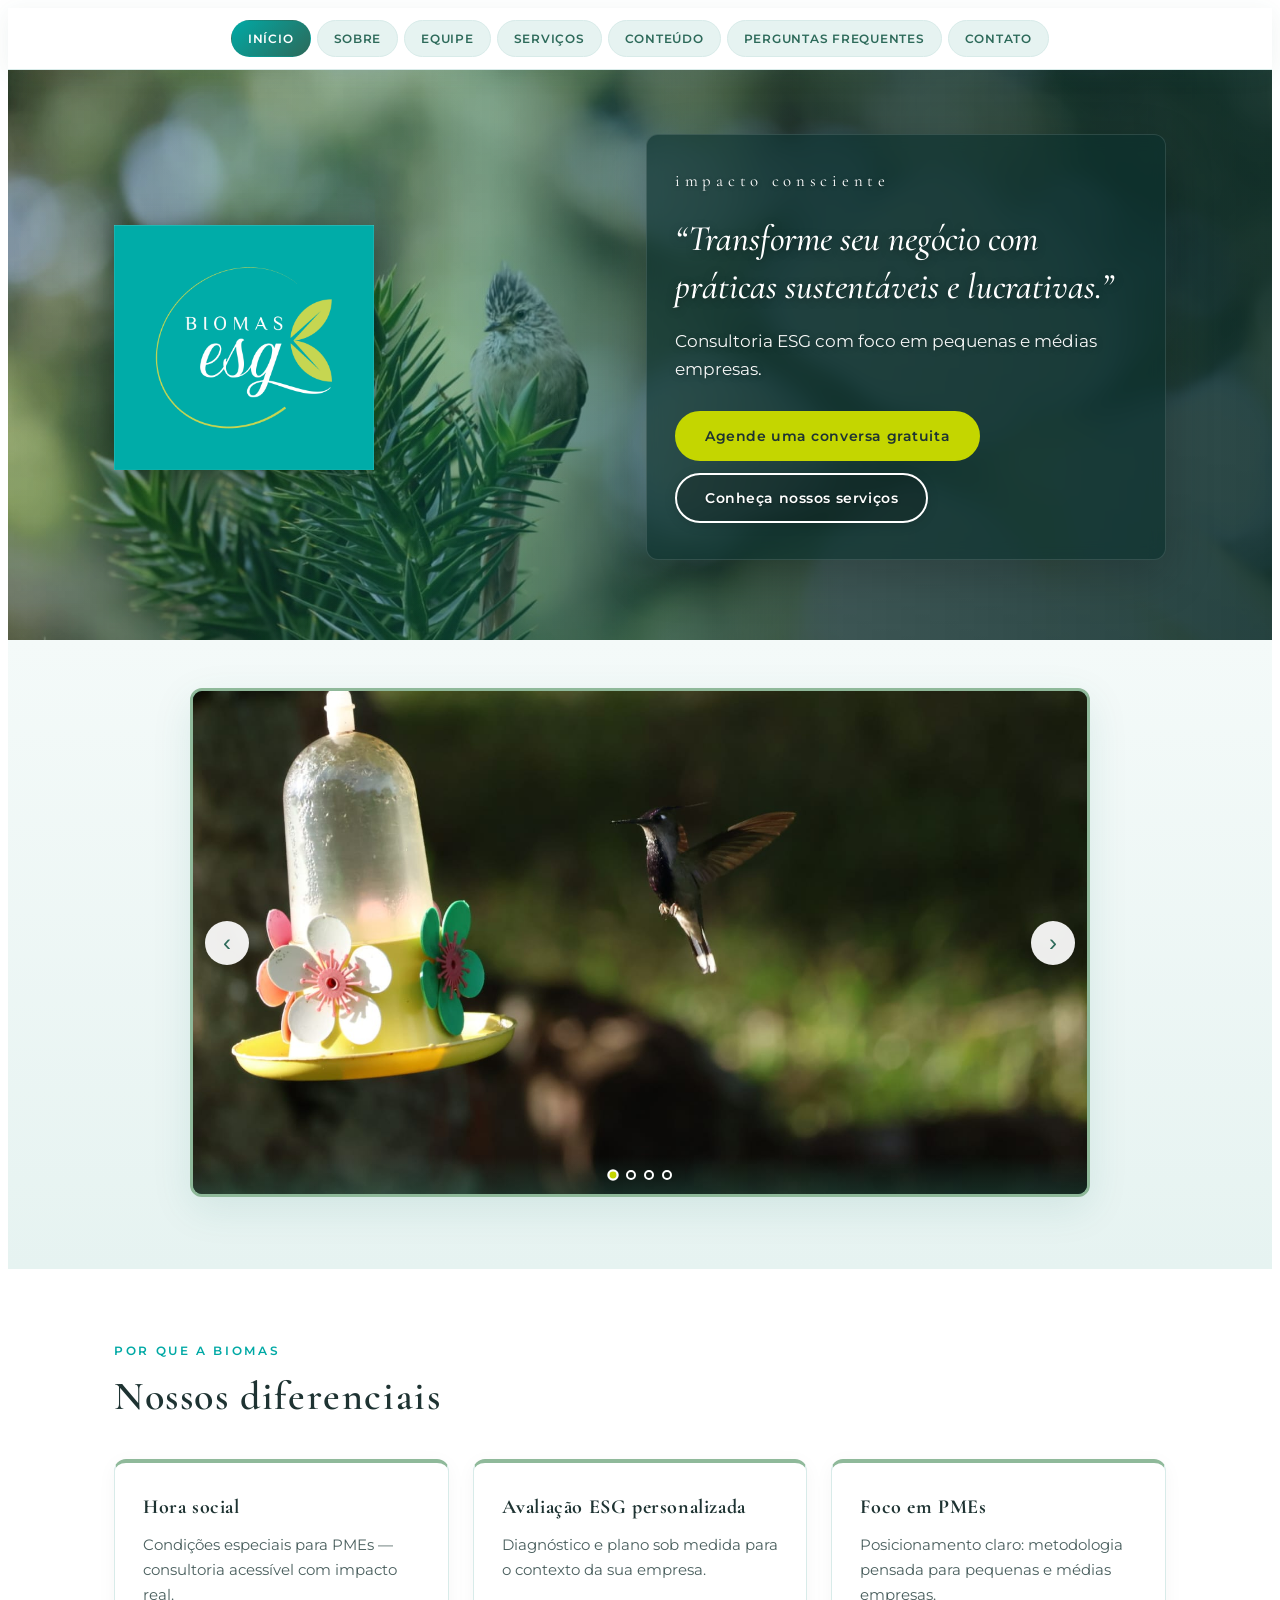
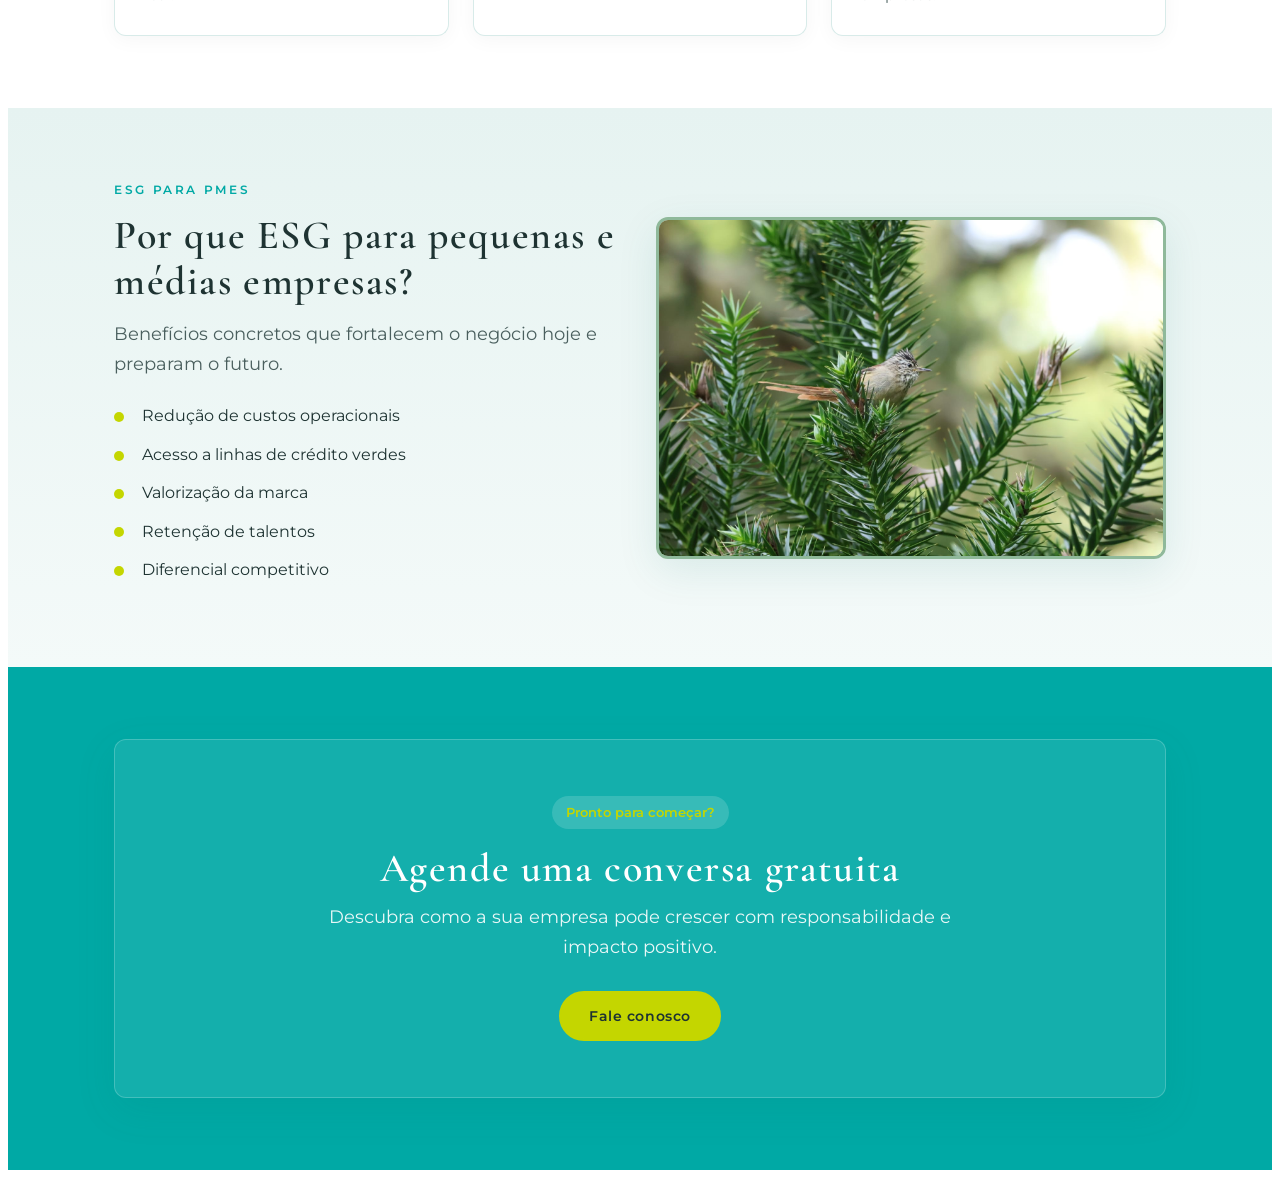
==== site/index.html @ 72882cf5 "Site BIOMAS ESG inicial Co-authored-by: Cursor <cursoragent@cursor.com>" ====
<!DOCTYPE html>
<html lang="pt-BR">
<head>
  <meta charset="UTF-8">
  <meta name="viewport" content="width=device-width, initial-scale=1.0">
  <title>BIOMAS esg — Consultoria ESG para PMEs</title>
  <meta name="description" content="Consultoria ESG com foco em pequenas e médias empresas. Impacto consciente.">
  <link rel="preconnect" href="https://fonts.googleapis.com">
  <link rel="preconnect" href="https://fonts.gstatic.com" crossorigin>
  <link href="https://fonts.googleapis.com/css2?family=Cormorant+Garamond:ital,wght@0,500;0,600;1,500&family=Montserrat:wght@400;500;600;700&display=swap" rel="stylesheet">
  <link rel="stylesheet" href="css/biomas.css">
</head>
<body>
  <div class="biomas" id="biomas-site">

    <nav class="bio-nav-wrap" aria-label="Navegação principal">
      <div class="bio-main-tabs" role="tablist">
        <button type="button" role="tab" class="is-active" data-bio-main-tab="inicio" aria-selected="true">Início</button>
        <button type="button" role="tab" data-bio-main-tab="sobre" aria-selected="false">Sobre</button>
        <button type="button" role="tab" data-bio-main-tab="equipe" aria-selected="false">Equipe</button>
        <button type="button" role="tab" data-bio-main-tab="servicos" aria-selected="false">Serviços</button>
        <button type="button" role="tab" data-bio-main-tab="conteudo" aria-selected="false">Conteúdo</button>
        <button type="button" role="tab" data-bio-main-tab="faq" aria-selected="false">Perguntas frequentes</button>
        <button type="button" role="tab" data-bio-main-tab="contato" aria-selected="false">Contato</button>
      </div>
    </nav>

    <!-- ========== INÍCIO ========== -->
    <div class="bio-tab-panel is-active" data-bio-main-panel="inicio" role="tabpanel">

      <header class="bio-hero">
        <img class="bio-hero__bg" src="../imagens/passaros-01.jpeg" alt="" width="1920" height="1080">
        <div class="bio-container bio-hero__layout">
          <div class="bio-hero__brand">
            <img class="bio-hero__logo" src="../imagens/logo-principal.png" alt="BIOMAS esg — impacto consciente" width="260">
          </div>
          <div class="bio-hero__content">
            <p class="bio-hero__tagline">impacto consciente</p>
            <p class="bio-hero__headline">“Transforme seu negócio com práticas sustentáveis e lucrativas.”</p>
            <p class="bio-hero__sub">Consultoria ESG com foco em pequenas e médias empresas.</p>
            <div class="bio-btn-group">
              <button type="button" class="bio-btn bio-btn--lime" data-bio-main-tab="contato">Agende uma conversa gratuita</button>
              <button type="button" class="bio-btn bio-btn--outline" data-bio-main-tab="servicos">Conheça nossos serviços</button>
            </div>
          </div>
        </div>
      </header>

      <section class="bio-carousel-section" aria-label="Galeria de aves">
        <div class="bio-container">
          <div class="bio-carousel" data-bio-carousel>
            <div class="bio-carousel__viewport">
              <div class="bio-carousel__track">
                <div class="bio-carousel__slide"><img src="../imagens/passaros-06.jpeg" alt="" width="900" height="506"></div>
                <div class="bio-carousel__slide"><img src="../imagens/passaros-07.jpeg" alt="" width="900" height="506"></div>
                <div class="bio-carousel__slide"><img src="../imagens/passaros-08.jpeg" alt="" width="900" height="506"></div>
                <div class="bio-carousel__slide"><img src="../imagens/passaros-09.jpeg" alt="" width="900" height="506"></div>
              </div>
            </div>
            <button type="button" class="bio-carousel__btn bio-carousel__btn--prev" aria-label="Imagem anterior">‹</button>
            <button type="button" class="bio-carousel__btn bio-carousel__btn--next" aria-label="Próxima imagem">›</button>
            <div class="bio-carousel__dots" aria-hidden="true"></div>
          </div>
        </div>
      </section>

      <section class="bio-section">
        <div class="bio-container">
          <p class="bio-eyebrow">Por que a BIOMAS</p>
          <h2 class="bio-title">Nossos diferenciais</h2>
          <div class="bio-grid bio-grid--3" style="margin-top: 40px;">
            <article class="bio-card bio-card--accent bio-card--nature">
              <h3>Hora social</h3>
              <p>Condições especiais para PMEs — consultoria acessível com impacto real.</p>
            </article>
            <article class="bio-card bio-card--accent bio-card--nature">
              <h3>Avaliação ESG personalizada</h3>
              <p>Diagnóstico e plano sob medida para o contexto da sua empresa.</p>
            </article>
            <article class="bio-card bio-card--accent bio-card--nature">
              <h3>Foco em PMEs</h3>
              <p>Posicionamento claro: metodologia pensada para pequenas e médias empresas.</p>
            </article>
          </div>
        </div>
      </section>

      <section class="bio-section bio-section--nature">
        <div class="bio-container bio-split-visual">
          <div>
            <p class="bio-eyebrow">ESG para PMEs</p>
            <h2 class="bio-title">Por que ESG para pequenas e médias empresas?</h2>
            <p class="bio-lead">Benefícios concretos que fortalecem o negócio hoje e preparam o futuro.</p>
            <ul class="bio-list">
              <li>Redução de custos operacionais</li>
              <li>Acesso a linhas de crédito verdes</li>
              <li>Valorização da marca</li>
              <li>Retenção de talentos</li>
              <li>Diferencial competitivo</li>
            </ul>
          </div>
          <div class="bio-split-visual__img">
            <img src="../imagens/passaros-02.jpeg" alt="" width="600" height="450">
          </div>
        </div>
      </section>

      <section class="bio-section bio-section--teal">
        <div class="bio-container">
          <div class="bio-cta-box" style="background: rgba(255,255,255,0.08); border-color: rgba(255,255,255,0.2); color: var(--bio-white);">
            <span class="bio-pill">Pronto para começar?</span>
            <h2 class="bio-title" style="color: inherit;">Agende uma conversa gratuita</h2>
            <p class="bio-lead" style="margin: 0 auto 28px; color: rgba(255,255,255,0.9);">Descubra como a sua empresa pode crescer com responsabilidade e impacto positivo.</p>
            <button type="button" class="bio-btn bio-btn--lime" data-bio-main-tab="contato">Fale conosco</button>
          </div>
        </div>
      </section>
    </div>

    <!-- ========== SOBRE ========== -->
    <div class="bio-tab-panel" data-bio-main-panel="sobre" role="tabpanel">
      <section class="bio-section bio-section--soft">
        <div class="bio-container">
          <div class="bio-visual-banner">
            <img src="../imagens/passaros-03.jpeg" alt="" width="1100" height="220">
          </div>
          <p class="bio-eyebrow">Sobre nós</p>
          <h2 class="bio-title">Propósito, missão e visão</h2>
          <div class="bio-grid bio-grid--2" style="margin-top: 40px;">
            <article class="bio-card bio-card--nature">
              <h3>Propósito</h3>
              <p>Impulsionar a transformação sustentável, engajando empresas na criação de experiências que gerem valor ambiental, social e emocional para as pessoas.</p>
            </article>
            <article class="bio-card bio-card--nature">
              <h3>Missão</h3>
              <p>Transformar empresas em um motor de desenvolvimento socioeconômico, cocriando soluções criativas e acessíveis em empresas comprometidas com a ética, a sustentabilidade e o bem-estar das pessoas.</p>
            </article>
            <article class="bio-card bio-card--nature" style="grid-column: 1 / -1;">
              <h3>Visão</h3>
              <p>Ser reconhecida como agente transformador, capacitando pessoas e empresas para um futuro sustentável, inclusivo e consciente.</p>
            </article>
          </div>
          <p class="bio-quote">Nós unimos técnica, propósito e visão sistêmica para transformar negócios em agentes de impacto positivo — com sustentabilidade, ética e inovação no centro da estratégia.</p>
        </div>
      </section>
    </div>

    <!-- ========== EQUIPE ========== -->
    <div class="bio-tab-panel" data-bio-main-panel="equipe" role="tabpanel">
      <section class="bio-section bio-section--earth">
        <div class="bio-container">
          <p class="bio-eyebrow">Equipe</p>
          <h2 class="bio-title">Quem faz a <span class="bio-brand-word">BIOMAS</span></h2>
          <div class="bio-grid bio-grid--2" style="margin-top: 40px;">
            <article class="bio-card bio-team-card bio-team-card--camila">
              <div class="bio-team-photo-frame">
                <img class="bio-team-photo bio-team-photo--person" src="../imagens/Camila.jpeg" alt="Camila — cofundadora BIOMAS esg" width="400" height="533">
              </div>
              <h3>Camila</h3>
              <p>Camila é uma exploradora nata: apaixonada por viagens, observadora de aves e entusiasta de culturas e paisagens naturais. Engenheira Civil formada desde 2008, construiu uma sólida carreira nas áreas industriais e comerciais, com destaque para seus 11 anos de atuação no setor metroferroviário.</p>
              <p>Sua jornada em sustentabilidade começou em 2011, com uma pós-graduação em Gestão Ambiental, evoluindo para um MBA em ESG (Environmental, Social and Governance) e diversas formações complementares em temas como Economia Circular, Energy Zero, Construções Sustentáveis, Gestão de Riscos, Portfólio e Design de Futuro.</p>
              <p>Camila une técnica e propósito, conectando sua vivência profissional com uma visão sistêmica e ética para transformar o turismo e os negócios em experiências mais sustentáveis, inclusivas e regenerativas.</p>
            </article>
            <article class="bio-card bio-team-card">
              <img class="bio-team-photo" src="../imagens/passaros-05.jpeg" alt="" width="400" height="180">
              <h3>Yara</h3>
              <p>Yara é movida pela curiosidade e pelo respeito: uma admiradora da diversidade de histórias, culturas e perspectivas, que combina sua paixão pelo novo com uma reverência pelas tradições. Advogada corporativa com mais de uma década de atuação, é especialista em Direito Empresarial, Startups e Governança Corporativa.</p>
              <p>Com uma trajetória sólida no mercado financeiro e uma atuação marcante no ecossistema empreendedor, Yara domina a arte de transformar ideias em negócios viáveis. Atua estrategicamente em todas as fases do ciclo de vida empresarial, oferecendo soluções jurídicas personalizadas, alinhadas às necessidades e à identidade de cada negócio.</p>
              <p>Seu olhar técnico é complementado por uma escuta ativa e uma visão sistêmica, tornando-a uma parceira essencial na construção de empresas resilientes, éticas e inovadoras.</p>
            </article>
          </div>
        </div>
      </section>
    </div>

    <!-- ========== SERVIÇOS ========== -->
    <div class="bio-tab-panel" data-bio-main-panel="servicos" role="tabpanel">
      <section class="bio-section">
        <div class="bio-container">
          <p class="bio-eyebrow">Serviços</p>
          <h2 class="bio-title">Nossa Jornada ESG</h2>
          <div class="bio-intro-services">
            <p class="bio-lead" style="max-width: none; margin-bottom: 12px;">Do diagnóstico à comunicação estratégica, guiamos sua empresa em cada passo rumo à sustentabilidade. Metodologia desenvolvida para PMEs que desejam integrar práticas ESG de forma acessível, prática e com impacto real.</p>
            <p style="font-style: italic; color: var(--bio-teal); margin: 0;"><strong>Jornada flexível e personalizada</strong> — Acreditamos que toda empresa pode evoluir com responsabilidade.</p>
          </div>

          <div class="bio-service-tabs-wrap">
            <div class="bio-service-tabs" role="tablist" aria-label="Serviços ESG">
              <button type="button" role="tab" class="is-active" data-bio-service-tab="diagnostico" aria-selected="true">Diagnóstico</button>
              <button type="button" role="tab" data-bio-service-tab="planejamento" aria-selected="false">Planejamento</button>
              <button type="button" role="tab" data-bio-service-tab="governanca" aria-selected="false">Governança</button>
              <button type="button" role="tab" data-bio-service-tab="integridade" aria-selected="false">Integridade</button>
              <button type="button" role="tab" data-bio-service-tab="educacao" aria-selected="false">Educação</button>
              <button type="button" role="tab" data-bio-service-tab="materialidade" aria-selected="false">Materialidade</button>
              <button type="button" role="tab" data-bio-service-tab="indicadores" aria-selected="false">Indicadores</button>
              <button type="button" role="tab" data-bio-service-tab="stakeholders" aria-selected="false">Stakeholders</button>
              <button type="button" role="tab" data-bio-service-tab="riscos" aria-selected="false">Riscos</button>
              <button type="button" role="tab" data-bio-service-tab="comunicacao" aria-selected="false">Comunicação</button>
            </div>

            <article class="bio-service-panel is-active" data-bio-service-panel="diagnostico" role="tabpanel">
              <div class="bio-service-panel__inner">
                <div>
                  <h3>Diagnóstico ESG</h3>
                  <p class="bio-tagline">Entenda onde sua empresa está e para onde pode ir.</p>
                  <p>Iniciamos com uma análise completa da maturidade ESG da sua empresa. Avaliamos práticas existentes, identificamos riscos e oportunidades, e construímos um retrato fiel do seu ponto de partida.</p>
                </div>
                <img class="bio-service-panel__img" src="../imagens/passaros-06.jpeg" alt="" width="280" height="210">
              </div>
            </article>
            <article class="bio-service-panel" data-bio-service-panel="planejamento" role="tabpanel">
              <div class="bio-service-panel__inner">
                <div>
                  <h3>Planejamento Estratégico</h3>
                  <p class="bio-tagline">Transformamos intenções em ações concretas.</p>
                  <p>Com base no diagnóstico, elaboramos um plano de ação ESG alinhado aos objetivos da empresa. Definimos metas realistas, prazos e responsáveis, sempre respeitando o contexto operacional e financeiro da organização.</p>
                </div>
                <img class="bio-service-panel__img" src="../imagens/passaros-07.jpeg" alt="" width="280" height="210">
              </div>
            </article>
            <article class="bio-service-panel" data-bio-service-panel="governanca" role="tabpanel">
              <div class="bio-service-panel__inner">
                <div>
                  <h3>Arquitetura de Governança ESG</h3>
                  <p class="bio-tagline">Estruturas sob medida para PMEs.</p>
                  <p>Desenhamos a estrutura de governança ESG sob medida para pequenas e médias empresas, com regras claras, processos ágeis e alinhamento com as boas práticas do mercado.</p>
                </div>
                <img class="bio-service-panel__img" src="../imagens/passaros-08.jpeg" alt="" width="280" height="210">
              </div>
            </article>
            <article class="bio-service-panel" data-bio-service-panel="integridade" role="tabpanel">
              <div class="bio-service-panel__inner">
                <div>
                  <h3>Integridade ESG</h3>
                  <p class="bio-tagline">Ética, transparência e confiança.</p>
                  <p>Implementamos pilares de integridade que reforçam a ética, a transparência e a confiança, com foco em compliance acessível e aplicável ao dia a dia das PMEs.</p>
                </div>
                <img class="bio-service-panel__img" src="../imagens/passaros-09.jpeg" alt="" width="280" height="210">
              </div>
            </article>
            <article class="bio-service-panel" data-bio-service-panel="educacao" role="tabpanel">
              <div class="bio-service-panel__inner">
                <div>
                  <h3>Educação Corporativa</h3>
                  <p class="bio-tagline">ESG como parte da cultura empresarial.</p>
                  <p>Capacitamos líderes e equipes para aplicar o ESG no dia a dia da empresa, com treinamentos práticos, linguagem acessível e foco nos desafios reais das pequenas e médias empresas. Programas personalizados para transformar conhecimento em ação e cultura em resultado.</p>
                </div>
                <img class="bio-service-panel__img" src="../imagens/passaros-10.jpeg" alt="" width="280" height="210">
              </div>
            </article>
            <article class="bio-service-panel" data-bio-service-panel="materialidade" role="tabpanel">
              <div class="bio-service-panel__inner">
                <div>
                  <h3>Análise de Materialidade ESG</h3>
                  <p class="bio-tagline">Foco no que realmente importa.</p>
                  <p>Identificamos os temas ESG mais relevantes para sua empresa e seus públicos de interesse. A matriz de materialidade orienta decisões estratégicas e garante que os esforços estejam direcionados ao que gera mais valor.</p>
                </div>
                <img class="bio-service-panel__img" src="../imagens/passaros-06.jpeg" alt="" width="280" height="210">
              </div>
            </article>
            <article class="bio-service-panel" data-bio-service-panel="indicadores" role="tabpanel">
              <div class="bio-service-panel__inner">
                <div>
                  <h3>Definição de Indicadores ESG</h3>
                  <p class="bio-tagline">O que não se mede, não se melhora.</p>
                  <p>Estabelecemos indicadores claros e objetivos para acompanhar o desempenho ESG da empresa. Criamos ferramentas simples para monitoramento e relatórios que facilitam a tomada de decisão.</p>
                </div>
                <img class="bio-service-panel__img" src="../imagens/passaros-07.jpeg" alt="" width="280" height="210">
              </div>
            </article>
            <article class="bio-service-panel" data-bio-service-panel="stakeholders" role="tabpanel">
              <div class="bio-service-panel__inner">
                <div>
                  <h3>Gestão de Stakeholders</h3>
                  <p class="bio-tagline">Relacionamentos que fortalecem o negócio.</p>
                  <p>Mapeamos os principais públicos da empresa e desenvolvemos estratégias de engajamento. Promover diálogo e transparência é essencial para construir confiança e gerar valor compartilhado.</p>
                </div>
                <img class="bio-service-panel__img" src="../imagens/passaros-08.jpeg" alt="" width="280" height="210">
              </div>
            </article>
            <article class="bio-service-panel" data-bio-service-panel="riscos" role="tabpanel">
              <div class="bio-service-panel__inner">
                <div>
                  <h3>Gestão de Riscos ESG</h3>
                  <p class="bio-tagline">Antecipar riscos é proteger o futuro.</p>
                  <p>Identificamos riscos ambientais, sociais e de governança que podem impactar a operação, reputação ou sustentabilidade da empresa. Propomos medidas de mitigação e integração com a gestão de riscos corporativa.</p>
                </div>
                <img class="bio-service-panel__img" src="../imagens/passaros-09.jpeg" alt="" width="280" height="210">
              </div>
            </article>
            <article class="bio-service-panel" data-bio-service-panel="comunicacao" role="tabpanel">
              <div class="bio-service-panel__inner">
                <div>
                  <h3>Comunicação ESG</h3>
                  <p class="bio-tagline">Conte sua história com propósito e transparência.</p>
                  <p>Ajudamos sua empresa a comunicar suas ações e resultados ESG de forma estratégica, clara e inspiradora. Isso fortalece a reputação, engaja colaboradores e atrai clientes e investidores conscientes.</p>
                </div>
                <img class="bio-service-panel__img" src="../imagens/passaros-10.jpeg" alt="" width="280" height="210">
              </div>
            </article>
          </div>
        </div>
      </section>
    </div>

    <!-- ========== CONTEÚDO ========== -->
    <div class="bio-tab-panel" data-bio-main-panel="conteudo" role="tabpanel">
      <section class="bio-section bio-section--nature">
        <div class="bio-container bio-split-visual">
          <div>
            <p class="bio-eyebrow">Conteúdo</p>
            <h2 class="bio-title">Conteúdo ESG</h2>
            <ul class="bio-list" style="margin-top: 24px;">
              <li>Artigos sobre ESG para PMEs</li>
              <li>Guias gratuitos</li>
              <li>Notícias e tendências</li>
              <li>Dicas práticas</li>
            </ul>
          </div>
          <div class="bio-split-visual__img">
            <img src="../imagens/passaros-08.jpeg" alt="" width="600" height="450">
          </div>
        </div>
      </section>
    </div>

    <!-- ========== PERGUNTAS FREQUENTES ========== -->
    <div class="bio-tab-panel" data-bio-main-panel="faq" role="tabpanel">
      <section class="bio-section bio-section--soft">
        <div class="bio-container">
          <p class="bio-eyebrow">Perguntas frequentes</p>
          <h2 class="bio-title">Perguntas frequentes</h2>
          <div class="bio-faq" style="margin-top: 32px;">
            <details>
              <summary>O que é consultoria ESG para PMEs?</summary>
              <p>É o acompanhamento especializado para integrar práticas ambientais, sociais e de governança de forma acessível, alinhada ao tamanho e à realidade da sua empresa.</p>
            </details>
            <details>
              <summary>O que é a Hora social?</summary>
              <p>Condições especiais de atendimento para pequenas e médias empresas. Entre em contato para conhecer os detalhes.</p>
            </details>
            <details>
              <summary>Como começar?</summary>
              <p>Agende uma conversa gratuita pelo formulário, WhatsApp, e-mail ou telefone na aba Contato.</p>
            </details>
          </div>
        </div>
      </section>
    </div>

    <!-- ========== CONTATO ========== -->
    <div class="bio-tab-panel" data-bio-main-panel="contato" role="tabpanel">
      <section class="bio-section bio-section--teal">
        <div class="bio-container bio-contact-wrap">
          <img class="bio-logo-secondary" src="../imagens/logo-tagline.png" alt="BIOMAS esg impacto consciente" style="margin: 0 auto 20px;" width="200">
          <h2 class="bio-title" style="color: var(--bio-white); text-align: center;">Contato</h2>
          <p class="bio-lead" style="margin: 0 auto 28px; color: rgba(255,255,255,0.92); text-align: center; max-width: 100%;">Escolha como prefere falar conosco</p>

          <div class="bio-contact-tabs" role="tablist" aria-label="Canais de contato">
            <button type="button" role="tab" class="is-active" data-bio-contact-tab="whatsapp" aria-selected="true">WhatsApp</button>
            <button type="button" role="tab" data-bio-contact-tab="telefone" aria-selected="false">Telefone</button>
            <button type="button" role="tab" data-bio-contact-tab="email" aria-selected="false">E-mail</button>
            <button type="button" role="tab" data-bio-contact-tab="agendar" aria-selected="false">Agendar conversa</button>
          </div>

          <div class="bio-contact-panel is-active" data-bio-contact-panel="whatsapp" role="tabpanel">
            <h3>WhatsApp</h3>
            <p>Atendimento rápido para tirar dúvidas sobre consultoria ESG para PMEs.</p>
            <p class="bio-contact-mock"><strong>(11) 98765-4321</strong></p>
            <a class="bio-btn bio-btn--lime" href="https://wa.me/5511987654321?text=Ol%C3%A1%2C%20gostaria%20de%20saber%20mais%20sobre%20consultoria%20ESG." target="_blank" rel="noopener noreferrer">Abrir conversa no WhatsApp</a>
          </div>

          <div class="bio-contact-panel" data-bio-contact-panel="telefone" role="tabpanel">
            <h3>Telefone</h3>
            <p>Ligue em horário comercial (segunda a sexta, 9h às 18h).</p>
            <p class="bio-contact-mock"><strong>(11) 3456-7890</strong></p>
            <a class="bio-btn bio-btn--lime" href="tel:+551134567890">Ligar agora</a>
          </div>

          <div class="bio-contact-panel" data-bio-contact-panel="email" role="tabpanel">
            <h3>E-mail</h3>
            <p>Envie sua mensagem e retornamos em até 1 dia útil.</p>
            <p class="bio-contact-mock"><strong>contato@biomasesg.com.br</strong></p>
            <a class="bio-btn bio-btn--lime" href="mailto:contato@biomasesg.com.br?subject=Consultoria%20ESG%20-%20PME">Enviar e-mail</a>
          </div>

          <div class="bio-contact-panel" data-bio-contact-panel="agendar" role="tabpanel">
            <h3>Agende uma conversa gratuita</h3>
            <p>Preencha o formulário abaixo (demonstração — no Wix, use o formulário nativo).</p>
            <form class="bio-form" action="#" method="post" data-bio-form-mock>
              <label>Nome completo<input type="text" name="nome" placeholder="Seu nome" required></label>
              <label>E-mail<input type="email" name="email" placeholder="seu@email.com" required></label>
              <label>Empresa<input type="text" name="empresa" placeholder="Nome da empresa"></label>
              <label>Mensagem<textarea name="mensagem" rows="4" placeholder="Como podemos ajudar?"></textarea></label>
              <button type="submit" class="bio-btn bio-btn--lime">Enviar solicitação</button>
              <p class="bio-form-note" hidden data-bio-form-success>Obrigado! Em breve entraremos em contato. (simulação)</p>
            </form>
          </div>

          <div class="bio-contact-visual">
            <img src="../imagens/passaros-10.jpeg" alt="" width="480" height="320">
          </div>
        </div>
      </section>

      <footer class="bio-footer-note">
        <img src="../imagens/logo-fundo-branco.png" alt="" width="120" style="margin: 0 auto 12px; opacity: 0.7;">
        <p>© BIOMAS esg — impacto consciente</p>
      </footer>
    </div>

  </div>

  <script src="js/biomas.js"></script>
</body>
</html>
---- site/css/biomas.css ----
/* BIOMAS ESG — estilos com escopo para embed no Wix (.biomas) */
.biomas,
.biomas *,
.biomas *::before,
.biomas *::after {
  box-sizing: border-box;
}

.biomas {
  --bio-teal: #00a9a5;
  --bio-teal-dark: #008f8c;
  --bio-lime: #c4d600;
  --bio-lime-dark: #a8b800;
  --bio-white: #ffffff;
  --bio-text: #1e3332;
  --bio-text-muted: #4a5f5e;
  --bio-bg-soft: #f4faf9;
  --bio-border: #d8ebe9;
  /* Tons inspirados nas fotos Passaros */
  --bio-forest: #2d6a5a;
  --bio-sky: #4a8f9c;
  --bio-sage: #8fb99a;
  --bio-earth: #9a7d5c;
  --bio-gold: #c9a227;
  --bio-mist: #e6f3f1;
  --bio-shadow: 0 12px 40px rgba(0, 105, 102, 0.1);
  --bio-radius: 12px;
  --bio-font-serif: "Cormorant Garamond", Georgia, "Times New Roman", serif;
  --bio-font-sans: "Montserrat", "Segoe UI", Arial, sans-serif;
  --bio-max: 1100px;
  font-family: var(--bio-font-sans);
  color: var(--bio-text);
  line-height: 1.65;
  font-size: 16px;
}

.biomas img {
  max-width: 100%;
  height: auto;
  display: block;
}

.biomas a {
  color: var(--bio-teal-dark);
  text-decoration-thickness: 1px;
  text-underline-offset: 3px;
}

.biomas a:hover {
  color: var(--bio-teal);
}

.biomas .bio-container {
  width: 100%;
  max-width: var(--bio-max);
  margin: 0 auto;
  padding: 0 24px;
}

.biomas .bio-section {
  padding: 72px 0;
}

.biomas .bio-section--soft {
  background: var(--bio-bg-soft);
}

.biomas .bio-section--teal {
  background: var(--bio-teal);
  color: var(--bio-white);
}

.biomas .bio-section--teal a {
  color: var(--bio-lime);
}

.biomas .bio-eyebrow {
  font-size: 0.75rem;
  letter-spacing: 0.22em;
  text-transform: uppercase;
  color: var(--bio-teal);
  font-weight: 600;
  margin: 0 0 12px;
}

.biomas .bio-section--teal .bio-eyebrow {
  color: var(--bio-lime);
}

.biomas .bio-title {
  font-family: var(--bio-font-serif);
  font-weight: 600;
  line-height: 1.15;
  margin: 0 0 16px;
  letter-spacing: 0.04em;
}

.biomas h1.bio-title {
  font-size: clamp(2rem, 5vw, 3rem);
}

.biomas h2.bio-title {
  font-size: clamp(1.75rem, 4vw, 2.5rem);
}

.biomas h3.bio-title {
  font-size: clamp(1.25rem, 3vw, 1.5rem);
}

/* Palavra BIOMAS em títulos — serifada, alinhada à marca (sem script) */
.biomas .bio-brand-word {
  font-family: var(--bio-font-serif);
  font-size: 1em;
  font-weight: 600;
  font-style: normal;
  letter-spacing: 0.14em;
  text-transform: uppercase;
  color: var(--bio-teal);
}

.biomas .bio-lead {
  font-size: 1.125rem;
  color: var(--bio-text-muted);
  margin: 0 0 24px;
  max-width: 52ch;
}

.biomas .bio-section--teal .bio-lead {
  color: rgba(255, 255, 255, 0.92);
}

.biomas .bio-hero {
  background: linear-gradient(135deg, var(--bio-teal) 0%, var(--bio-teal-dark) 100%);
  color: var(--bio-white);
  padding: 64px 0 80px;
  text-align: left;
}

.biomas .bio-hero__layout {
  display: grid;
  grid-template-columns: minmax(180px, 300px) 1fr;
  align-items: center;
  gap: clamp(20px, 4vw, 48px);
  min-height: min(420px, 70vh);
}

.biomas .bio-hero__brand {
  display: flex;
  align-items: center;
  justify-content: flex-start;
}

.biomas .bio-hero__logo {
  width: min(260px, 36vw);
  margin: 0;
  filter: drop-shadow(0 4px 16px rgba(0, 0, 0, 0.35));
}

.biomas .bio-hero__content {
  max-width: 520px;
  margin: 0 0 0 auto;
  padding: 32px 28px 36px;
  border-radius: var(--bio-radius);
  background: rgba(12, 48, 45, 0.65);
  backdrop-filter: blur(8px);
  -webkit-backdrop-filter: blur(8px);
  border: 1px solid rgba(255, 255, 255, 0.12);
  box-shadow: 0 16px 48px rgba(0, 0, 0, 0.22);
  text-align: left;
}

@media (max-width: 767px) {
  .biomas .bio-hero__layout {
    grid-template-columns: 1fr;
    text-align: center;
  }

  .biomas .bio-hero__brand {
    justify-content: center;
  }

  .biomas .bio-hero__logo {
    width: min(220px, 70vw);
    margin: 0 auto;
  }

  .biomas .bio-hero__content {
    margin: 0 auto;
    text-align: center;
  }
}

.biomas .bio-hero__tagline {
  font-family: var(--bio-font-serif);
  font-size: 1.05rem;
  letter-spacing: 0.28em;
  text-transform: lowercase;
  margin: 0 0 20px;
  color: var(--bio-white);
  text-shadow: 0 1px 4px rgba(0, 0, 0, 0.35);
}

.biomas .bio-hero__headline {
  font-family: var(--bio-font-serif);
  font-size: clamp(1.5rem, 4vw, 2.25rem);
  font-style: italic;
  font-weight: 500;
  max-width: 28ch;
  margin: 0 0 16px;
  line-height: 1.35;
  color: var(--bio-white);
  text-shadow: 0 2px 10px rgba(0, 0, 0, 0.4);
}

.biomas .bio-hero__sub {
  font-size: 1.05rem;
  margin: 0 0 28px;
  max-width: 40ch;
  color: rgba(255, 255, 255, 0.96);
  text-shadow: 0 1px 6px rgba(0, 0, 0, 0.35);
}

.biomas .bio-hero .bio-btn--outline {
  background: rgba(0, 0, 0, 0.2);
  text-shadow: 0 1px 3px rgba(0, 0, 0, 0.35);
  box-shadow: 0 2px 12px rgba(0, 0, 0, 0.15);
}

.biomas .bio-hero .bio-btn--outline:hover {
  background: var(--bio-white);
  color: var(--bio-teal);
  text-shadow: none;
}

.biomas .bio-btn {
  display: inline-block;
  padding: 14px 28px;
  border-radius: 999px;
  font-weight: 600;
  font-size: 0.9rem;
  letter-spacing: 0.04em;
  text-decoration: none;
  transition: transform 0.2s, box-shadow 0.2s, background 0.2s;
  border: 2px solid transparent;
  cursor: pointer;
  font-family: inherit;
}

.biomas button.bio-btn {
  appearance: none;
}

.biomas .bio-btn--lime {
  background: var(--bio-lime);
  color: var(--bio-text) !important;
  border-color: var(--bio-lime);
}

.biomas a.bio-btn--lime,
.biomas button.bio-btn--lime {
  color: var(--bio-text) !important;
}

.biomas .bio-btn--lime:hover {
  background: var(--bio-lime-dark);
  border-color: var(--bio-lime-dark);
  color: var(--bio-text);
  transform: translateY(-2px);
  box-shadow: var(--bio-shadow);
}

.biomas .bio-btn--outline {
  background: transparent;
  color: var(--bio-white);
  border-color: var(--bio-white);
}

.biomas .bio-btn--outline:hover {
  background: var(--bio-white);
  color: var(--bio-teal);
}

.biomas .bio-btn--teal {
  background: var(--bio-teal);
  color: var(--bio-white);
  border-color: var(--bio-teal);
}

.biomas .bio-btn--teal:hover {
  background: var(--bio-teal-dark);
  border-color: var(--bio-teal-dark);
  color: var(--bio-white);
}

.biomas .bio-btn-group {
  display: flex;
  flex-wrap: wrap;
  gap: 12px;
  justify-content: center;
}

.biomas .bio-grid {
  display: grid;
  gap: 24px;
}

.biomas .bio-grid--2 {
  grid-template-columns: repeat(auto-fit, minmax(260px, 1fr));
}

.biomas .bio-grid--3 {
  grid-template-columns: repeat(auto-fit, minmax(220px, 1fr));
}

.biomas .bio-card {
  background: var(--bio-white);
  border: 1px solid var(--bio-border);
  border-radius: var(--bio-radius);
  padding: 28px;
  box-shadow: 0 4px 20px rgba(0, 0, 0, 0.04);
}

.biomas .bio-card--accent {
  border-top: 4px solid var(--bio-lime);
}

.biomas .bio-card h3 {
  font-family: var(--bio-font-serif);
  font-size: 1.25rem;
  margin: 0 0 8px;
  letter-spacing: 0.03em;
}

.biomas .bio-card p {
  margin: 0;
  color: var(--bio-text-muted);
  font-size: 0.95rem;
}

.biomas .bio-list {
  margin: 0;
  padding: 0;
  list-style: none;
}

.biomas .bio-list li {
  position: relative;
  padding-left: 28px;
  margin-bottom: 12px;
}

.biomas .bio-list li::before {
  content: "";
  position: absolute;
  left: 0;
  top: 0.55em;
  width: 10px;
  height: 10px;
  border-radius: 50%;
  background: var(--bio-lime);
}

.biomas .bio-split {
  display: grid;
  gap: 40px;
  align-items: center;
}

@media (min-width: 768px) {
  .biomas .bio-split {
    grid-template-columns: 1fr 1fr;
  }
}

.biomas .bio-quote {
  font-family: var(--bio-font-serif);
  font-size: 1.35rem;
  font-style: italic;
  border-left: 4px solid var(--bio-lime);
  padding: 8px 0 8px 24px;
  margin: 32px 0;
  color: var(--bio-teal-dark);
}

.biomas .bio-team-card {
  text-align: left;
}

.biomas .bio-team-card h3 {
  font-family: var(--bio-font-serif);
  margin: 0 0 12px;
  color: var(--bio-teal);
}

.biomas .bio-team-card p {
  margin: 0 0 12px;
  font-size: 0.95rem;
  color: var(--bio-text-muted);
}

.biomas .bio-team-card p:last-child {
  margin-bottom: 0;
}

.biomas .bio-service {
  padding: 32px 0;
  border-bottom: 1px solid var(--bio-border);
}

.biomas .bio-service:last-child {
  border-bottom: none;
}

.biomas .bio-service h3 {
  font-family: var(--bio-font-serif);
  color: var(--bio-teal);
  margin: 0 0 8px;
  font-size: 1.35rem;
}

.biomas .bio-service .bio-tagline {
  font-weight: 600;
  margin: 0 0 8px;
  color: var(--bio-text);
}

.biomas .bio-service p {
  margin: 0;
  color: var(--bio-text-muted);
}

.biomas .bio-cta-box {
  text-align: center;
  padding: 56px 32px;
  background: var(--bio-white);
  border-radius: var(--bio-radius);
  box-shadow: var(--bio-shadow);
  border: 1px solid var(--bio-border);
}

.biomas .bio-cta-box h2 {
  margin-bottom: 12px;
}

.biomas .bio-footer-note {
  text-align: center;
  font-size: 0.85rem;
  color: var(--bio-text-muted);
  padding: 24px;
}

.biomas .bio-logo-secondary {
  width: min(200px, 50vw);
  opacity: 0.9;
}

.biomas .bio-pill {
  display: inline-block;
  padding: 6px 14px;
  background: rgba(196, 214, 0, 0.2);
  color: var(--bio-teal-dark);
  border-radius: 999px;
  font-size: 0.8rem;
  font-weight: 600;
  margin-bottom: 16px;
}

.biomas .bio-section--teal .bio-pill {
  background: rgba(255, 255, 255, 0.15);
  color: var(--bio-lime);
}

.biomas .bio-faq details {
  border: 1px solid var(--bio-border);
  border-radius: var(--bio-radius);
  padding: 16px 20px;
  margin-bottom: 12px;
  background: var(--bio-white);
}

.biomas .bio-faq summary {
  font-weight: 600;
  cursor: pointer;
  list-style: none;
}

.biomas .bio-faq summary::-webkit-details-marker {
  display: none;
}

.biomas .bio-faq p {
  margin: 12px 0 0;
  color: var(--bio-text-muted);
  font-size: 0.95rem;
}

.biomas .bio-contact-list {
  display: flex;
  flex-wrap: wrap;
  gap: 16px 32px;
  justify-content: center;
  margin: 24px 0 0;
  padding: 0;
  list-style: none;
}

.biomas .bio-contact-list a {
  font-weight: 600;
}

/* —— Contato: abas estilo e-mail —— */
.biomas .bio-contact-wrap {
  max-width: 720px;
  margin: 0 auto;
}

.biomas .bio-contact-tabs {
  display: flex;
  flex-wrap: wrap;
  gap: 0;
  margin: 0 0 0;
  padding: 0;
  list-style: none;
  background: rgba(0, 0, 0, 0.15);
  border-radius: var(--bio-radius) var(--bio-radius) 0 0;
  overflow: hidden;
}

.biomas .bio-contact-tabs button {
  flex: 1 1 auto;
  min-width: 120px;
  border: none;
  border-bottom: 3px solid transparent;
  background: rgba(255, 255, 255, 0.08);
  color: rgba(255, 255, 255, 0.85);
  font-family: inherit;
  font-size: 0.82rem;
  font-weight: 600;
  padding: 14px 12px;
  cursor: pointer;
  transition: background 0.2s, color 0.2s, border-color 0.2s;
}

.biomas .bio-contact-tabs button:hover {
  background: rgba(255, 255, 255, 0.18);
  color: var(--bio-white);
}

.biomas .bio-contact-tabs button.is-active {
  background: var(--bio-white);
  color: var(--bio-teal-dark);
  border-bottom-color: var(--bio-lime);
}

.biomas .bio-contact-panel {
  display: none;
  background: var(--bio-white);
  color: var(--bio-text);
  border-radius: 0 0 var(--bio-radius) var(--bio-radius);
  padding: 32px 28px;
  text-align: left;
  animation: bioFadeIn 0.3s ease;
}

.biomas .bio-contact-panel.is-active {
  display: block;
}

.biomas .bio-contact-panel h3 {
  font-family: var(--bio-font-serif);
  color: var(--bio-teal);
  margin: 0 0 12px;
  font-size: 1.35rem;
}

.biomas .bio-contact-panel p {
  margin: 0 0 16px;
  color: var(--bio-text-muted);
}

.biomas .bio-contact-mock {
  font-size: 1.15rem;
  color: var(--bio-text) !important;
  margin-bottom: 24px !important;
}

.biomas .bio-contact-panel .bio-btn--lime {
  display: inline-block;
  text-decoration: none;
}

.biomas .bio-contact-visual {
  margin-top: 28px;
  border-radius: var(--bio-radius);
  overflow: hidden;
  border: 3px solid var(--bio-lime);
}

.biomas .bio-contact-visual img {
  width: 100%;
  height: 200px;
  object-fit: cover;
}

.biomas .bio-form {
  display: grid;
  gap: 16px;
  margin-top: 8px;
}

.biomas .bio-form label {
  display: grid;
  gap: 6px;
  font-size: 0.85rem;
  font-weight: 600;
  color: var(--bio-text);
}

.biomas .bio-form input,
.biomas .bio-form textarea {
  font-family: inherit;
  font-size: 1rem;
  padding: 12px 14px;
  border: 1px solid var(--bio-border);
  border-radius: 8px;
  color: var(--bio-text);
  background: var(--bio-bg-soft);
}

.biomas .bio-form input:focus,
.biomas .bio-form textarea:focus {
  outline: 2px solid var(--bio-teal);
  border-color: var(--bio-teal);
}

.biomas .bio-form-note {
  margin: 0;
  padding: 12px;
  background: rgba(196, 214, 0, 0.25);
  border-radius: 8px;
  color: var(--bio-teal-dark);
  font-size: 0.9rem;
}

.biomas .bio-section--teal .bio-btn--lime:hover {
  color: var(--bio-text) !important;
}

/* —— Navegação principal por abas —— */
.biomas .bio-nav-wrap {
  position: sticky;
  top: 0;
  z-index: 100;
  background: var(--bio-white);
  border-bottom: 1px solid var(--bio-border);
  box-shadow: 0 4px 24px rgba(45, 106, 90, 0.08);
}

.biomas .bio-main-tabs {
  display: flex;
  flex-wrap: wrap;
  gap: 6px;
  justify-content: center;
  max-width: var(--bio-max);
  margin: 0 auto;
  padding: 12px 16px;
  list-style: none;
}

.biomas .bio-main-tabs button {
  border: 1px solid var(--bio-border);
  background: var(--bio-mist);
  color: var(--bio-forest);
  font-family: inherit;
  font-size: 0.78rem;
  font-weight: 600;
  letter-spacing: 0.06em;
  text-transform: uppercase;
  padding: 10px 16px;
  border-radius: 999px;
  cursor: pointer;
  transition: background 0.2s, color 0.2s, border-color 0.2s, transform 0.15s;
}

.biomas .bio-main-tabs button:hover {
  border-color: var(--bio-sky);
  background: var(--bio-bg-soft);
}

.biomas .bio-main-tabs button.is-active {
  background: linear-gradient(135deg, var(--bio-teal) 0%, var(--bio-forest) 100%);
  color: var(--bio-white);
  border-color: transparent;
}

.biomas .bio-tab-panel {
  display: none;
  animation: bioFadeIn 0.35s ease;
}

.biomas .bio-tab-panel.is-active {
  display: block;
}

@keyframes bioFadeIn {
  from {
    opacity: 0;
    transform: translateY(8px);
  }
  to {
    opacity: 1;
    transform: translateY(0);
  }
}

/* —— Abas de serviços —— */
.biomas .bio-service-tabs-wrap {
  margin-top: 32px;
}

.biomas .bio-service-tabs {
  display: flex;
  flex-wrap: wrap;
  gap: 8px;
  margin: 0 0 28px;
  padding: 0;
  list-style: none;
}

.biomas .bio-service-tabs button {
  border: none;
  background: var(--bio-mist);
  color: var(--bio-forest);
  font-family: inherit;
  font-size: 0.82rem;
  font-weight: 600;
  padding: 10px 14px;
  border-radius: var(--bio-radius);
  cursor: pointer;
  border-left: 3px solid transparent;
  transition: background 0.2s, border-color 0.2s, color 0.2s;
  text-align: left;
}

.biomas .bio-service-tabs button:hover {
  background: rgba(143, 185, 154, 0.25);
  border-left-color: var(--bio-sage);
}

.biomas .bio-service-tabs button.is-active {
  background: var(--bio-white);
  border-left-color: var(--bio-lime);
  color: var(--bio-teal-dark);
  box-shadow: var(--bio-shadow);
}

.biomas .bio-service-panel {
  display: none;
}

.biomas .bio-service-panel.is-active {
  display: block;
  animation: bioFadeIn 0.35s ease;
}

.biomas .bio-service-panel__inner {
  display: grid;
  gap: 28px;
  align-items: start;
  background: var(--bio-white);
  border: 1px solid var(--bio-border);
  border-radius: var(--bio-radius);
  padding: 28px;
  box-shadow: var(--bio-shadow);
  border-top: 4px solid var(--bio-sage);
}

@media (min-width: 768px) {
  .biomas .bio-service-panel__inner {
    grid-template-columns: 1fr 280px;
  }
}

.biomas .bio-service-panel__img {
  border-radius: var(--bio-radius);
  overflow: hidden;
  aspect-ratio: 4 / 3;
  object-fit: cover;
  width: 100%;
  box-shadow: 0 8px 24px rgba(45, 106, 90, 0.15);
}

.biomas .bio-service-panel h3 {
  font-family: var(--bio-font-serif);
  color: var(--bio-teal);
  margin: 0 0 8px;
  font-size: 1.5rem;
}

.biomas .bio-service-panel .bio-tagline {
  font-weight: 600;
  margin: 0 0 12px;
  color: var(--bio-earth);
}

.biomas .bio-service-panel p {
  margin: 0;
  color: var(--bio-text-muted);
}

/* —— Imagens decorativas / faixas de cor —— */
.biomas .bio-hero {
  position: relative;
  overflow: hidden;
}

.biomas .bio-hero::before {
  content: "";
  position: absolute;
  inset: 0;
  background:
    linear-gradient(
      90deg,
      rgba(15, 55, 50, 0.25) 0%,
      rgba(0, 95, 90, 0.4) 38%,
      rgba(8, 42, 40, 0.72) 62%,
      rgba(8, 42, 40, 0.85) 100%
    ),
    linear-gradient(
      180deg,
      rgba(0, 0, 0, 0.12) 0%,
      rgba(0, 0, 0, 0.05) 50%,
      rgba(0, 0, 0, 0.2) 100%
    );
  z-index: 1;
}

.biomas .bio-hero__bg {
  position: absolute;
  inset: 0;
  width: 100%;
  height: 100%;
  object-fit: cover;
  object-position: 18% center;
  z-index: 0;
}

.biomas .bio-hero .bio-btn-group {
  justify-content: flex-start;
}

@media (max-width: 767px) {
  .biomas .bio-hero .bio-btn-group {
    justify-content: center;
  }
}

.biomas .bio-hero .bio-container {
  position: relative;
  z-index: 2;
}

.biomas .bio-visual-banner {
  border-radius: var(--bio-radius);
  overflow: hidden;
  margin-bottom: 32px;
  max-height: 220px;
  position: relative;
}

.biomas .bio-visual-banner img {
  width: 100%;
  height: 220px;
  object-fit: cover;
}

.biomas .bio-visual-banner::after {
  content: "";
  position: absolute;
  inset: 0;
  background: linear-gradient(90deg, rgba(45, 106, 90, 0.55) 0%, transparent 70%);
  pointer-events: none;
}

.biomas .bio-split-visual {
  display: grid;
  gap: 32px;
  align-items: center;
}

@media (min-width: 768px) {
  .biomas .bio-split-visual {
    grid-template-columns: 1fr 1fr;
  }
}

.biomas .bio-split-visual__img {
  border-radius: var(--bio-radius);
  overflow: hidden;
  box-shadow: var(--bio-shadow);
  border: 3px solid var(--bio-sage);
}

.biomas .bio-team-card .bio-team-photo:not(.bio-team-photo--person) {
  width: 100%;
  height: 180px;
  object-fit: cover;
  border-radius: var(--bio-radius);
  margin-bottom: 16px;
  border-bottom: 3px solid var(--bio-lime);
}

.biomas .bio-team-photo-frame {
  display: flex;
  align-items: center;
  justify-content: center;
  background: var(--bio-mist);
  border-radius: var(--bio-radius);
  margin-bottom: 16px;
  border-bottom: 3px solid var(--bio-lime);
  padding: 16px 20px;
}

.biomas .bio-team-photo--person {
  width: auto;
  max-width: 100%;
  height: auto;
  max-height: min(420px, 70vh);
  object-fit: contain;
  object-position: center;
  border-radius: 8px;
  margin-bottom: 0;
  border-bottom: none;
}

.biomas .bio-section--nature {
  background: linear-gradient(180deg, var(--bio-mist) 0%, var(--bio-bg-soft) 100%);
}

.biomas .bio-section--earth {
  background: linear-gradient(135deg, rgba(154, 125, 92, 0.08) 0%, var(--bio-bg-soft) 40%);
}

.biomas .bio-card--nature {
  border-top-color: var(--bio-sage);
}

.biomas .bio-intro-services {
  padding: 24px;
  background: linear-gradient(135deg, var(--bio-mist), rgba(196, 214, 0, 0.12));
  border-radius: var(--bio-radius);
  border-left: 4px solid var(--bio-gold);
  margin-bottom: 8px;
}

/* —— Carrossel Passaros (sem legenda) —— */
.biomas .bio-carousel {
  position: relative;
  max-width: 900px;
  margin: 0 auto 48px;
  border-radius: var(--bio-radius);
  overflow: hidden;
  box-shadow: var(--bio-shadow);
  border: 3px solid var(--bio-sage);
  background: var(--bio-forest);
}

.biomas .bio-carousel__viewport {
  overflow: hidden;
  aspect-ratio: 16 / 9;
}

.biomas .bio-carousel__track {
  display: flex;
  height: 100%;
  transition: transform 0.45s ease;
}

.biomas .bio-carousel__slide {
  flex: 0 0 100%;
  min-width: 100%;
}

.biomas .bio-carousel__slide img {
  width: 100%;
  height: 100%;
  object-fit: cover;
  display: block;
}

.biomas .bio-carousel__btn {
  position: absolute;
  top: 50%;
  transform: translateY(-50%);
  width: 44px;
  height: 44px;
  border: none;
  border-radius: 50%;
  background: rgba(255, 255, 255, 0.92);
  color: var(--bio-forest);
  font-size: 1.5rem;
  line-height: 1;
  cursor: pointer;
  z-index: 2;
  box-shadow: 0 4px 16px rgba(0, 0, 0, 0.15);
  transition: background 0.2s, transform 0.15s;
}

.biomas .bio-carousel__btn:hover {
  background: var(--bio-lime);
  transform: translateY(-50%) scale(1.05);
}

.biomas .bio-carousel__btn--prev {
  left: 12px;
}

.biomas .bio-carousel__btn--next {
  right: 12px;
}

.biomas .bio-carousel__dots {
  display: flex;
  justify-content: center;
  gap: 8px;
  padding: 14px;
  background: linear-gradient(180deg, transparent, rgba(45, 106, 90, 0.35));
  position: absolute;
  bottom: 0;
  left: 0;
  right: 0;
  z-index: 2;
}

.biomas .bio-carousel__dot {
  width: 10px;
  height: 10px;
  border-radius: 50%;
  border: 2px solid var(--bio-white);
  background: transparent;
  padding: 0;
  cursor: pointer;
  transition: background 0.2s, transform 0.15s;
}

.biomas .bio-carousel__dot.is-active {
  background: var(--bio-lime);
  transform: scale(1.15);
}

.biomas .bio-carousel-section {
  padding: 48px 0 24px;
  background: linear-gradient(180deg, var(--bio-bg-soft) 0%, var(--bio-mist) 100%);
}
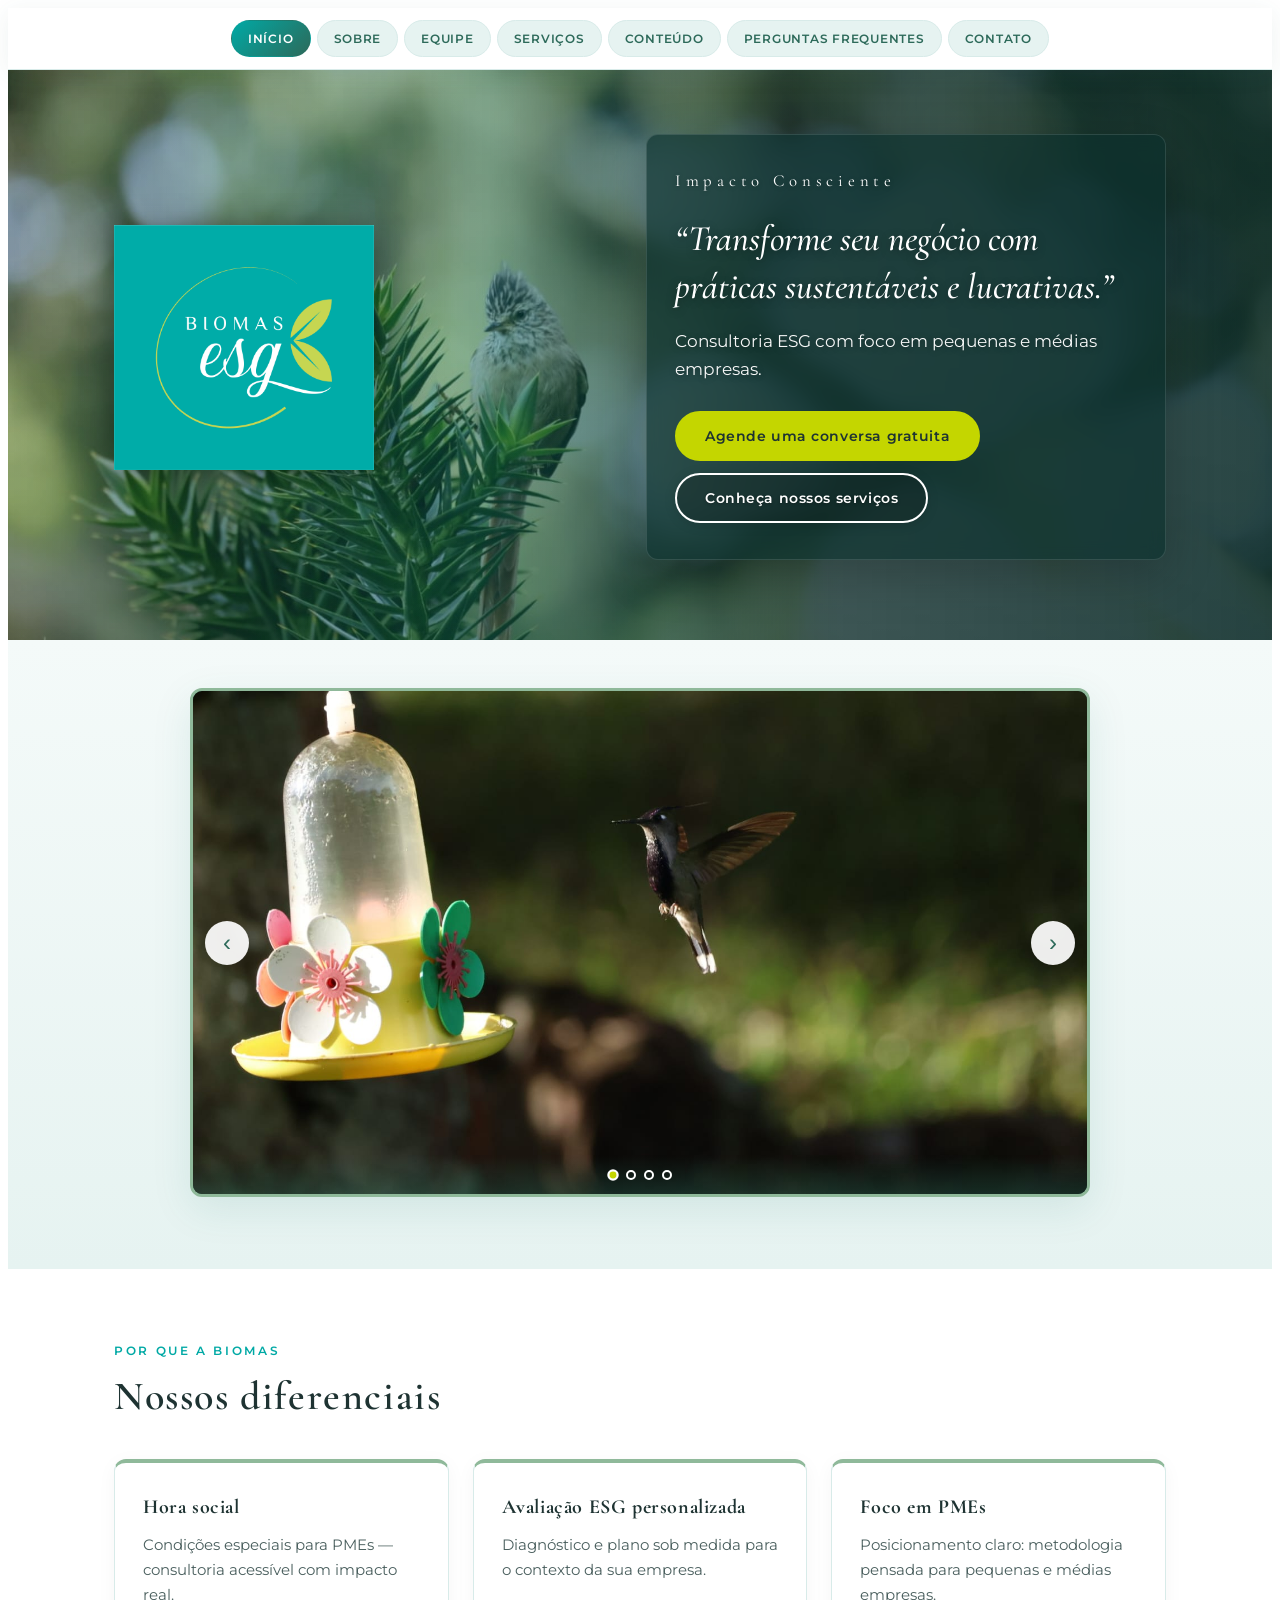
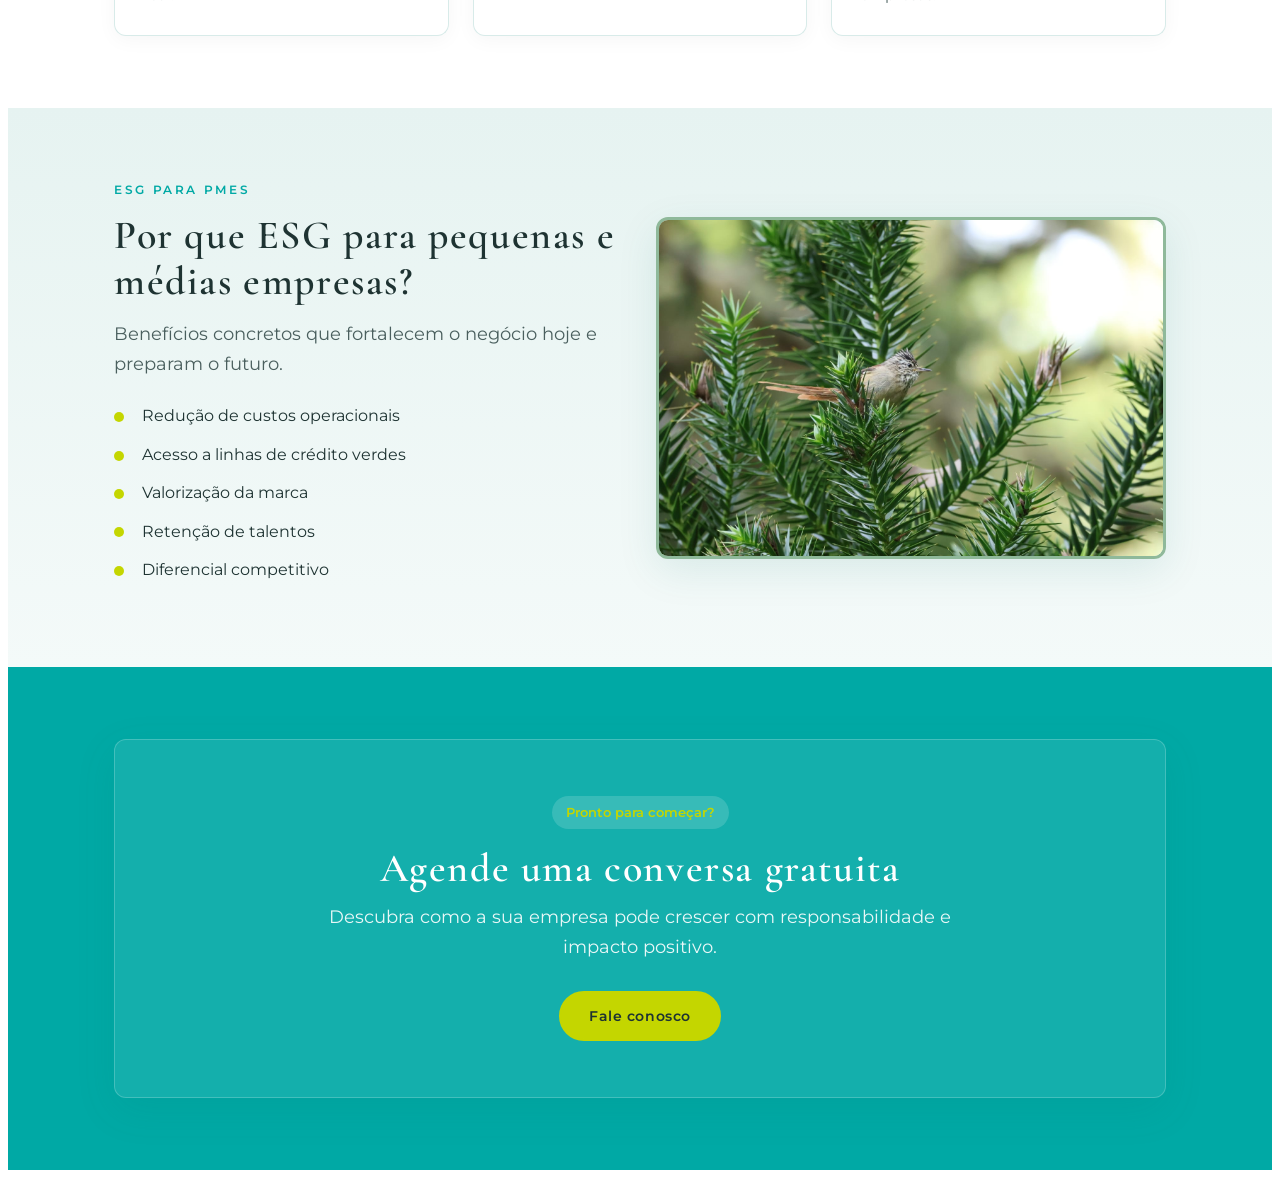
==== commit 8149a758: "Update WhatsApp contact number for BIOMAS. Co-authored-by: Cursor <cursoragent@cursor.com>" ====
--- a/site/index.html
+++ b/site/index.html
@@ -35,7 +35,7 @@
             <img class="bio-hero__logo" src="../imagens/logo-principal.png" alt="BIOMAS esg — impacto consciente" width="260">
           </div>
           <div class="bio-hero__content">
-            <p class="bio-hero__tagline">impacto consciente</p>
+            <p class="bio-hero__tagline">Impacto Consciente</p>
             <p class="bio-hero__headline">“Transforme seu negócio com práticas sustentáveis e lucrativas.”</p>
             <p class="bio-hero__sub">Consultoria ESG com foco em pequenas e médias empresas.</p>
             <div class="bio-btn-group">
@@ -154,15 +154,17 @@
           <div class="bio-grid bio-grid--2" style="margin-top: 40px;">
             <article class="bio-card bio-team-card bio-team-card--camila">
               <div class="bio-team-photo-frame">
-                <img class="bio-team-photo bio-team-photo--person" src="../imagens/Camila.jpeg" alt="Camila — cofundadora BIOMAS esg" width="400" height="533">
+                <img class="bio-team-photo bio-team-photo--person" src="../imagens/Camila.png" alt="Camila — cofundadora BIOMAS esg" width="400" height="533">
               </div>
               <h3>Camila</h3>
               <p>Camila é uma exploradora nata: apaixonada por viagens, observadora de aves e entusiasta de culturas e paisagens naturais. Engenheira Civil formada desde 2008, construiu uma sólida carreira nas áreas industriais e comerciais, com destaque para seus 11 anos de atuação no setor metroferroviário.</p>
               <p>Sua jornada em sustentabilidade começou em 2011, com uma pós-graduação em Gestão Ambiental, evoluindo para um MBA em ESG (Environmental, Social and Governance) e diversas formações complementares em temas como Economia Circular, Energy Zero, Construções Sustentáveis, Gestão de Riscos, Portfólio e Design de Futuro.</p>
               <p>Camila une técnica e propósito, conectando sua vivência profissional com uma visão sistêmica e ética para transformar o turismo e os negócios em experiências mais sustentáveis, inclusivas e regenerativas.</p>
             </article>
-            <article class="bio-card bio-team-card">
-              <img class="bio-team-photo" src="../imagens/passaros-05.jpeg" alt="" width="400" height="180">
+            <article class="bio-card bio-team-card bio-team-card--yara">
+              <div class="bio-team-photo-frame">
+                <img class="bio-team-photo bio-team-photo--person" src="../imagens/Yara.png" alt="Yara — cofundadora BIOMAS esg" width="400" height="533">
+              </div>
               <h3>Yara</h3>
               <p>Yara é movida pela curiosidade e pelo respeito: uma admiradora da diversidade de histórias, culturas e perspectivas, que combina sua paixão pelo novo com uma reverência pelas tradições. Advogada corporativa com mais de uma década de atuação, é especialista em Direito Empresarial, Startups e Governança Corporativa.</p>
               <p>Com uma trajetória sólida no mercado financeiro e uma atuação marcante no ecossistema empreendedor, Yara domina a arte de transformar ideias em negócios viáveis. Atua estrategicamente em todas as fases do ciclo de vida empresarial, oferecendo soluções jurídicas personalizadas, alinhadas às necessidades e à identidade de cada negócio.</p>
@@ -205,7 +207,9 @@
                   <p class="bio-tagline">Entenda onde sua empresa está e para onde pode ir.</p>
                   <p>Iniciamos com uma análise completa da maturidade ESG da sua empresa. Avaliamos práticas existentes, identificamos riscos e oportunidades, e construímos um retrato fiel do seu ponto de partida.</p>
                 </div>
-                <img class="bio-service-panel__img" src="../imagens/passaros-06.jpeg" alt="" width="280" height="210">
+                <div class="bio-service-icon" aria-hidden="true">
+                  <svg viewBox="0 0 120 120" xmlns="http://www.w3.org/2000/svg" role="img"><title>Diagnóstico</title><rect class="bio-icon-soft" x="28" y="22" width="52" height="68" rx="6"/><path class="bio-icon-stroke" d="M38 38h32M38 50h24M38 62h28"/><circle class="bio-icon-fill" cx="78" cy="72" r="18"/><path class="bio-icon-stroke" stroke="#fff" d="M72 72l4 4 8-10"/></svg>
+                </div>
               </div>
             </article>
             <article class="bio-service-panel" data-bio-service-panel="planejamento" role="tabpanel">
@@ -215,7 +219,9 @@
                   <p class="bio-tagline">Transformamos intenções em ações concretas.</p>
                   <p>Com base no diagnóstico, elaboramos um plano de ação ESG alinhado aos objetivos da empresa. Definimos metas realistas, prazos e responsáveis, sempre respeitando o contexto operacional e financeiro da organização.</p>
                 </div>
-                <img class="bio-service-panel__img" src="../imagens/passaros-07.jpeg" alt="" width="280" height="210">
+                <div class="bio-service-icon" aria-hidden="true">
+                  <svg viewBox="0 0 120 120" xmlns="http://www.w3.org/2000/svg" role="img"><title>Planejamento</title><path class="bio-icon-stroke" d="M24 88h72"/><circle class="bio-icon-accent" cx="30" cy="88" r="7"/><circle class="bio-icon-fill" cx="60" cy="88" r="7"/><circle class="bio-icon-forest" cx="90" cy="88" r="7"/><path class="bio-icon-stroke" d="M30 81V52l30-22 30 22v29"/><path class="bio-icon-fill" d="M54 38l6-4 6 4v14H54V38z" opacity=".9"/></svg>
+                </div>
               </div>
             </article>
             <article class="bio-service-panel" data-bio-service-panel="governanca" role="tabpanel">
@@ -225,7 +231,9 @@
                   <p class="bio-tagline">Estruturas sob medida para PMEs.</p>
                   <p>Desenhamos a estrutura de governança ESG sob medida para pequenas e médias empresas, com regras claras, processos ágeis e alinhamento com as boas práticas do mercado.</p>
                 </div>
-                <img class="bio-service-panel__img" src="../imagens/passaros-08.jpeg" alt="" width="280" height="210">
+                <div class="bio-service-icon" aria-hidden="true">
+                  <svg viewBox="0 0 120 120" xmlns="http://www.w3.org/2000/svg" role="img"><title>Governança</title><rect class="bio-icon-fill" x="44" y="24" width="32" height="22" rx="4"/><rect class="bio-icon-forest" x="24" y="58" width="28" height="20" rx="4"/><rect class="bio-icon-sky" x="68" y="58" width="28" height="20" rx="4"/><path class="bio-icon-stroke" d="M60 46v12M40 58V50h16M80 58V50H64"/><rect class="bio-icon-accent" x="44" y="86" width="32" height="14" rx="3"/></svg>
+                </div>
               </div>
             </article>
             <article class="bio-service-panel" data-bio-service-panel="integridade" role="tabpanel">
@@ -235,7 +243,9 @@
                   <p class="bio-tagline">Ética, transparência e confiança.</p>
                   <p>Implementamos pilares de integridade que reforçam a ética, a transparência e a confiança, com foco em compliance acessível e aplicável ao dia a dia das PMEs.</p>
                 </div>
-                <img class="bio-service-panel__img" src="../imagens/passaros-09.jpeg" alt="" width="280" height="210">
+                <div class="bio-service-icon" aria-hidden="true">
+                  <svg viewBox="0 0 120 120" xmlns="http://www.w3.org/2000/svg" role="img"><title>Integridade</title><path class="bio-icon-fill" d="M60 22L28 38v28c0 18 14 32 32 36 18-4 32-18 32-36V38L60 22z"/><path class="bio-icon-accent" d="M60 32l-22 10v24c0 12 10 22 22 24 12-2 22-12 22-24V42L60 32z" opacity=".35"/><path class="bio-icon-stroke" stroke="#fff" d="M48 58l8 8 16-16"/></svg>
+                </div>
               </div>
             </article>
             <article class="bio-service-panel" data-bio-service-panel="educacao" role="tabpanel">
@@ -245,7 +255,9 @@
                   <p class="bio-tagline">ESG como parte da cultura empresarial.</p>
                   <p>Capacitamos líderes e equipes para aplicar o ESG no dia a dia da empresa, com treinamentos práticos, linguagem acessível e foco nos desafios reais das pequenas e médias empresas. Programas personalizados para transformar conhecimento em ação e cultura em resultado.</p>
                 </div>
-                <img class="bio-service-panel__img" src="../imagens/passaros-10.jpeg" alt="" width="280" height="210">
+                <div class="bio-service-icon" aria-hidden="true">
+                  <svg viewBox="0 0 120 120" xmlns="http://www.w3.org/2000/svg" role="img"><title>Educação</title><path class="bio-icon-soft" d="M60 28L22 48l38 18 38-18-38-20z"/><path class="bio-icon-fill" d="M32 54v18c0 10 12 18 28 20 16-2 28-10 28-20V54l-28 14-28-14z"/><path class="bio-icon-stroke" d="M82 50v24"/><circle class="bio-icon-accent" cx="82" cy="78" r="6"/><path class="bio-icon-forest" d="M48 68h24v8H48z" opacity=".8"/></svg>
+                </div>
               </div>
             </article>
             <article class="bio-service-panel" data-bio-service-panel="materialidade" role="tabpanel">
@@ -255,7 +267,9 @@
                   <p class="bio-tagline">Foco no que realmente importa.</p>
                   <p>Identificamos os temas ESG mais relevantes para sua empresa e seus públicos de interesse. A matriz de materialidade orienta decisões estratégicas e garante que os esforços estejam direcionados ao que gera mais valor.</p>
                 </div>
-                <img class="bio-service-panel__img" src="../imagens/passaros-06.jpeg" alt="" width="280" height="210">
+                <div class="bio-service-icon" aria-hidden="true">
+                  <svg viewBox="0 0 120 120" xmlns="http://www.w3.org/2000/svg" role="img"><title>Materialidade</title><rect class="bio-icon-soft" x="26" y="26" width="30" height="30" rx="4"/><rect class="bio-icon-soft" x="64" y="26" width="30" height="30" rx="4"/><rect class="bio-icon-soft" x="26" y="64" width="30" height="30" rx="4"/><rect class="bio-icon-fill" x="64" y="64" width="30" height="30" rx="4"/><path class="bio-icon-stroke" d="M79 74l8 8M74 79l8-8"/><circle class="bio-icon-accent" cx="41" cy="41" r="5"/></svg>
+                </div>
               </div>
             </article>
             <article class="bio-service-panel" data-bio-service-panel="indicadores" role="tabpanel">
@@ -265,7 +279,9 @@
                   <p class="bio-tagline">O que não se mede, não se melhora.</p>
                   <p>Estabelecemos indicadores claros e objetivos para acompanhar o desempenho ESG da empresa. Criamos ferramentas simples para monitoramento e relatórios que facilitam a tomada de decisão.</p>
                 </div>
-                <img class="bio-service-panel__img" src="../imagens/passaros-07.jpeg" alt="" width="280" height="210">
+                <div class="bio-service-icon" aria-hidden="true">
+                  <svg viewBox="0 0 120 120" xmlns="http://www.w3.org/2000/svg" role="img"><title>Indicadores</title><path class="bio-icon-stroke" d="M28 88V52M48 88V68M68 88V44M88 88V32"/><rect class="bio-icon-fill" x="24" y="48" width="12" height="40" rx="3"/><rect class="bio-icon-sky" x="44" y="64" width="12" height="24" rx="3"/><rect class="bio-icon-forest" x="64" y="40" width="12" height="48" rx="3"/><rect class="bio-icon-accent" x="84" y="28" width="12" height="60" rx="3"/></svg>
+                </div>
               </div>
             </article>
             <article class="bio-service-panel" data-bio-service-panel="stakeholders" role="tabpanel">
@@ -275,7 +291,9 @@
                   <p class="bio-tagline">Relacionamentos que fortalecem o negócio.</p>
                   <p>Mapeamos os principais públicos da empresa e desenvolvemos estratégias de engajamento. Promover diálogo e transparência é essencial para construir confiança e gerar valor compartilhado.</p>
                 </div>
-                <img class="bio-service-panel__img" src="../imagens/passaros-08.jpeg" alt="" width="280" height="210">
+                <div class="bio-service-icon" aria-hidden="true">
+                  <svg viewBox="0 0 120 120" xmlns="http://www.w3.org/2000/svg" role="img"><title>Stakeholders</title><circle class="bio-icon-fill" cx="60" cy="38" r="12"/><circle class="bio-icon-forest" cx="32" cy="72" r="10"/><circle class="bio-icon-sky" cx="88" cy="72" r="10"/><circle class="bio-icon-accent" cx="60" cy="88" r="9"/><path class="bio-icon-stroke" d="M52 48l-12 18M68 48l12 18M60 50v30M48 76h24"/></svg>
+                </div>
               </div>
             </article>
             <article class="bio-service-panel" data-bio-service-panel="riscos" role="tabpanel">
@@ -285,7 +303,9 @@
                   <p class="bio-tagline">Antecipar riscos é proteger o futuro.</p>
                   <p>Identificamos riscos ambientais, sociais e de governança que podem impactar a operação, reputação ou sustentabilidade da empresa. Propomos medidas de mitigação e integração com a gestão de riscos corporativa.</p>
                 </div>
-                <img class="bio-service-panel__img" src="../imagens/passaros-09.jpeg" alt="" width="280" height="210">
+                <div class="bio-service-icon" aria-hidden="true">
+                  <svg viewBox="0 0 120 120" xmlns="http://www.w3.org/2000/svg" role="img"><title>Riscos</title><path class="bio-icon-soft" d="M60 24a36 36 0 0 1 0 72 36 36 0 0 1 0-72z" opacity=".4"/><path class="bio-icon-stroke" d="M60 36a24 24 0 0 1 0 48 24 24 0 0 1 0-48z"/><path class="bio-icon-fill" d="M58 44h4l2 14h-8l2-14z"/><circle class="bio-icon-accent" cx="60" cy="66" r="3"/><path class="bio-icon-stroke" d="M36 60h6M78 60h6M60 36v6M60 78v6"/></svg>
+                </div>
               </div>
             </article>
             <article class="bio-service-panel" data-bio-service-panel="comunicacao" role="tabpanel">
@@ -295,7 +315,9 @@
                   <p class="bio-tagline">Conte sua história com propósito e transparência.</p>
                   <p>Ajudamos sua empresa a comunicar suas ações e resultados ESG de forma estratégica, clara e inspiradora. Isso fortalece a reputação, engaja colaboradores e atrai clientes e investidores conscientes.</p>
                 </div>
-                <img class="bio-service-panel__img" src="../imagens/passaros-10.jpeg" alt="" width="280" height="210">
+                <div class="bio-service-icon" aria-hidden="true">
+                  <svg viewBox="0 0 120 120" xmlns="http://www.w3.org/2000/svg" role="img"><title>Comunicação</title><path class="bio-icon-fill" d="M28 44h44l16 14V44h8v40H28V44z"/><path class="bio-icon-accent" d="M72 58l16 12V46L72 58z"/><path class="bio-icon-stroke" d="M36 56h28M36 66h20"/><path class="bio-icon-soft" d="M88 32c6 4 10 10 10 16s-4 12-10 16" opacity=".7"/><path class="bio-icon-soft" d="M96 28c8 6 14 14 14 24s-6 18-14 24" opacity=".45"/></svg>
+                </div>
               </div>
             </article>
           </div>
@@ -314,7 +336,7 @@
               <li>Artigos sobre ESG para PMEs</li>
               <li>Guias gratuitos</li>
               <li>Notícias e tendências</li>
-              <li>Dicas práticas</li>
+              <li><a href="https://www.instagram.com/esgbiomas/" target="_blank" rel="noopener noreferrer">Dicas Práticas</a></li>
             </ul>
           </div>
           <div class="bio-split-visual__img">
@@ -341,7 +363,7 @@
             </details>
             <details>
               <summary>Como começar?</summary>
-              <p>Agende uma conversa gratuita pelo formulário, WhatsApp, e-mail ou telefone na aba Contato.</p>
+              <p>Agende uma conversa gratuita pelo formulário, WhatsApp ou e-mail na aba Contato.</p>
             </details>
           </div>
         </div>
@@ -358,7 +380,6 @@
 
           <div class="bio-contact-tabs" role="tablist" aria-label="Canais de contato">
             <button type="button" role="tab" class="is-active" data-bio-contact-tab="whatsapp" aria-selected="true">WhatsApp</button>
-            <button type="button" role="tab" data-bio-contact-tab="telefone" aria-selected="false">Telefone</button>
             <button type="button" role="tab" data-bio-contact-tab="email" aria-selected="false">E-mail</button>
             <button type="button" role="tab" data-bio-contact-tab="agendar" aria-selected="false">Agendar conversa</button>
           </div>
@@ -366,15 +387,8 @@
           <div class="bio-contact-panel is-active" data-bio-contact-panel="whatsapp" role="tabpanel">
             <h3>WhatsApp</h3>
             <p>Atendimento rápido para tirar dúvidas sobre consultoria ESG para PMEs.</p>
-            <p class="bio-contact-mock"><strong>(11) 98765-4321</strong></p>
-            <a class="bio-btn bio-btn--lime" href="https://wa.me/5511987654321?text=Ol%C3%A1%2C%20gostaria%20de%20saber%20mais%20sobre%20consultoria%20ESG." target="_blank" rel="noopener noreferrer">Abrir conversa no WhatsApp</a>
-          </div>
-
-          <div class="bio-contact-panel" data-bio-contact-panel="telefone" role="tabpanel">
-            <h3>Telefone</h3>
-            <p>Ligue em horário comercial (segunda a sexta, 9h às 18h).</p>
-            <p class="bio-contact-mock"><strong>(11) 3456-7890</strong></p>
-            <a class="bio-btn bio-btn--lime" href="tel:+551134567890">Ligar agora</a>
+            <p class="bio-contact-mock"><strong>(11) 97387-7359</strong></p>
+            <a class="bio-btn bio-btn--lime" href="https://wa.me/5511973877359?text=Ol%C3%A1%2C%20gostaria%20de%20saber%20mais%20sobre%20consultoria%20ESG." target="_blank" rel="noopener noreferrer">Abrir conversa no WhatsApp</a>
           </div>
 
           <div class="bio-contact-panel" data-bio-contact-panel="email" role="tabpanel">
--- a/site/css/biomas.css
+++ b/site/css/biomas.css
@@ -194,7 +194,6 @@
   font-family: var(--bio-font-serif);
   font-size: 1.05rem;
   letter-spacing: 0.28em;
-  text-transform: lowercase;
   margin: 0 0 20px;
   color: var(--bio-white);
   text-shadow: 0 1px 4px rgba(0, 0, 0, 0.35);
@@ -777,17 +776,69 @@
 
 @media (min-width: 768px) {
   .biomas .bio-service-panel__inner {
-    grid-template-columns: 1fr 280px;
+    grid-template-columns: 1fr 200px;
+    align-items: center;
   }
 }
 
-.biomas .bio-service-panel__img {
-  border-radius: var(--bio-radius);
-  overflow: hidden;
-  aspect-ratio: 4 / 3;
-  object-fit: cover;
+.biomas .bio-service-icon {
+  display: flex;
+  align-items: center;
+  justify-content: center;
   width: 100%;
-  box-shadow: 0 8px 24px rgba(45, 106, 90, 0.15);
+  max-width: 200px;
+  margin: 0 auto;
+  aspect-ratio: 1;
+  border-radius: 50%;
+  background: linear-gradient(145deg, var(--bio-mist) 0%, rgba(143, 185, 154, 0.35) 100%);
+  box-shadow: 0 8px 28px rgba(0, 169, 165, 0.12);
+  border: 2px solid var(--bio-border);
+}
+
+@media (min-width: 768px) {
+  .biomas .bio-service-icon {
+    margin: 0;
+    max-width: none;
+    width: 200px;
+    height: 200px;
+    aspect-ratio: auto;
+  }
+}
+
+.biomas .bio-service-icon svg {
+  width: 56%;
+  height: 56%;
+  display: block;
+}
+
+.biomas .bio-service-icon .bio-icon-stroke {
+  fill: none;
+  stroke: var(--bio-teal-dark);
+  stroke-width: 2.5;
+  stroke-linecap: round;
+  stroke-linejoin: round;
+}
+
+.biomas .bio-service-icon .bio-icon-fill {
+  fill: var(--bio-teal);
+}
+
+.biomas .bio-service-icon .bio-icon-accent {
+  fill: var(--bio-lime);
+}
+
+.biomas .bio-service-icon .bio-icon-soft {
+  fill: var(--bio-sage);
+  opacity: 0.55;
+}
+
+.biomas .bio-service-icon .bio-icon-forest {
+  fill: var(--bio-forest);
+}
+
+.biomas .bio-service-icon .bio-icon-sky {
+  fill: var(--bio-sky);
+  opacity: 0.85;
 }
 
 .biomas .bio-service-panel h3 {
@@ -919,15 +970,17 @@
   margin-bottom: 16px;
   border-bottom: 3px solid var(--bio-lime);
   padding: 16px 20px;
+  min-height: 280px;
+  overflow: hidden;
 }
 
 .biomas .bio-team-photo--person {
   width: auto;
   max-width: 100%;
   height: auto;
-  max-height: min(420px, 70vh);
+  max-height: min(400px, 65vh);
   object-fit: contain;
-  object-position: center;
+  object-position: center top;
   border-radius: 8px;
   margin-bottom: 0;
   border-bottom: none;
